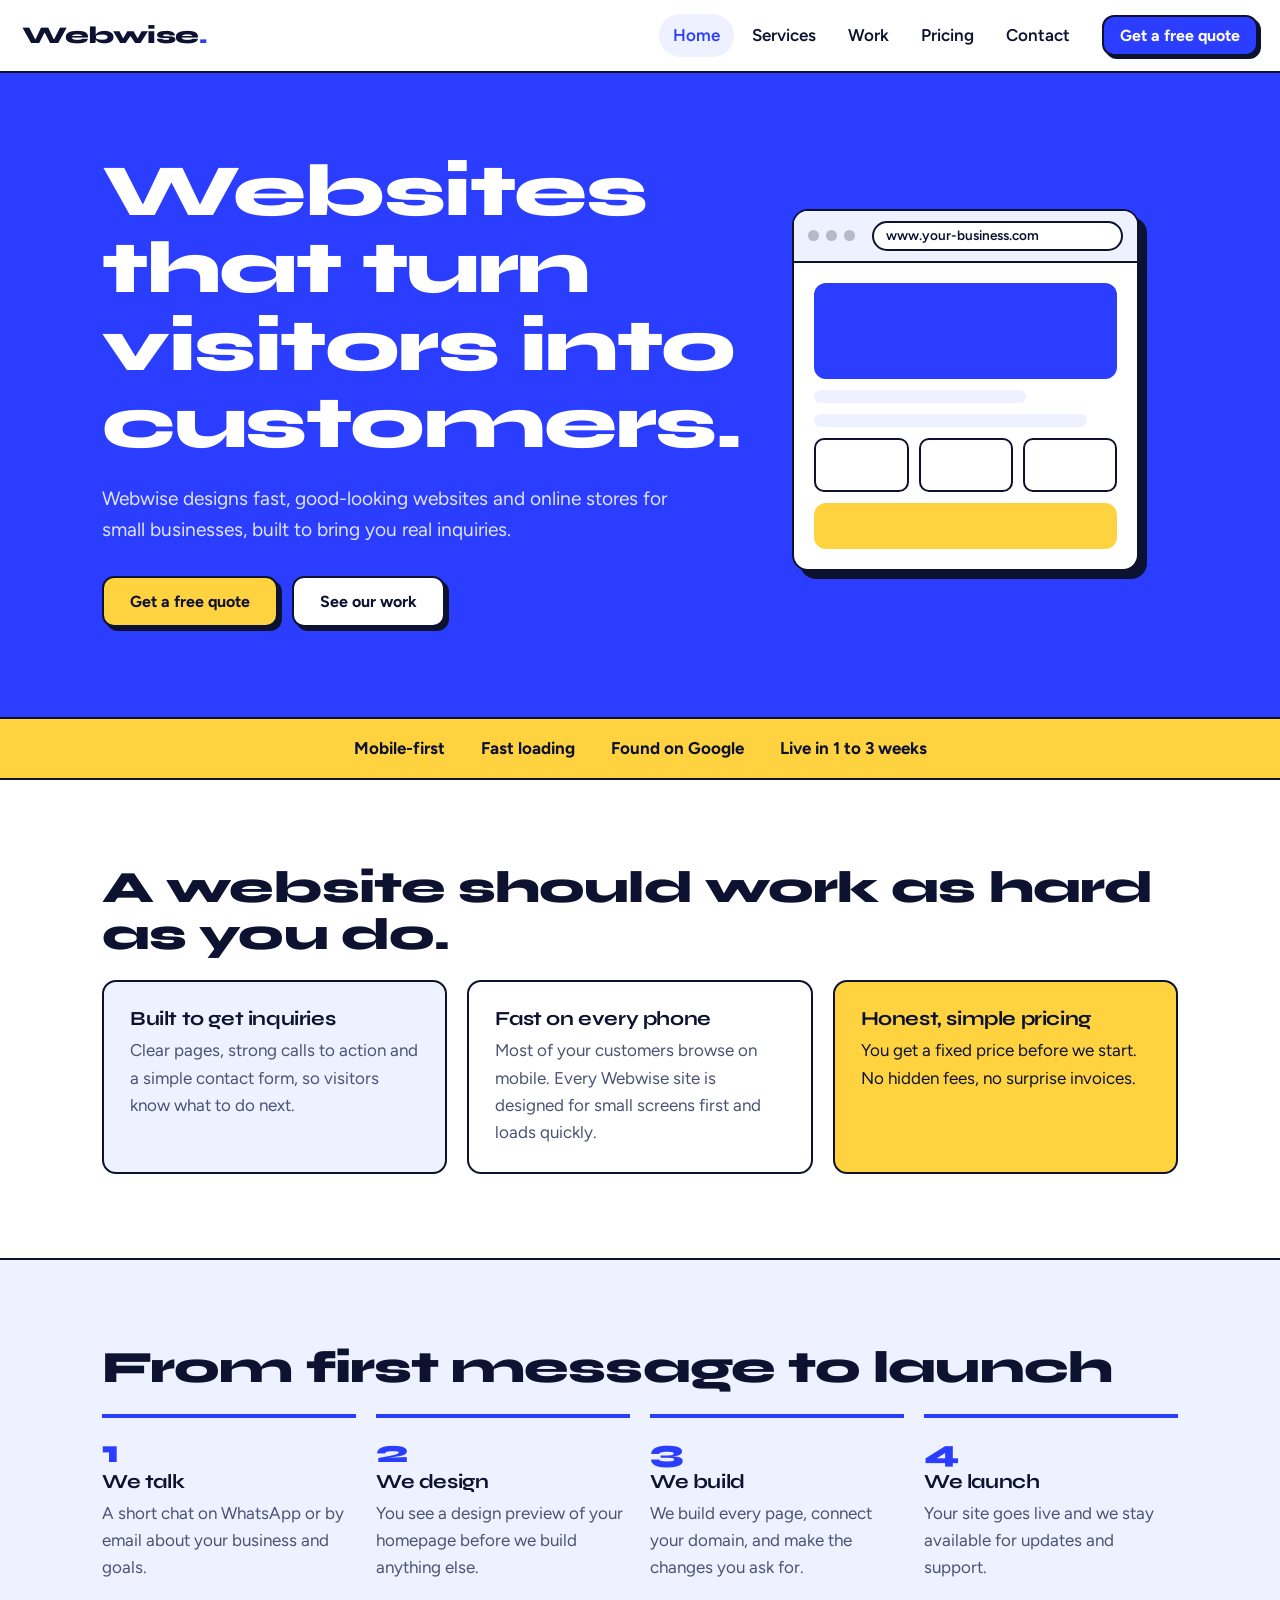
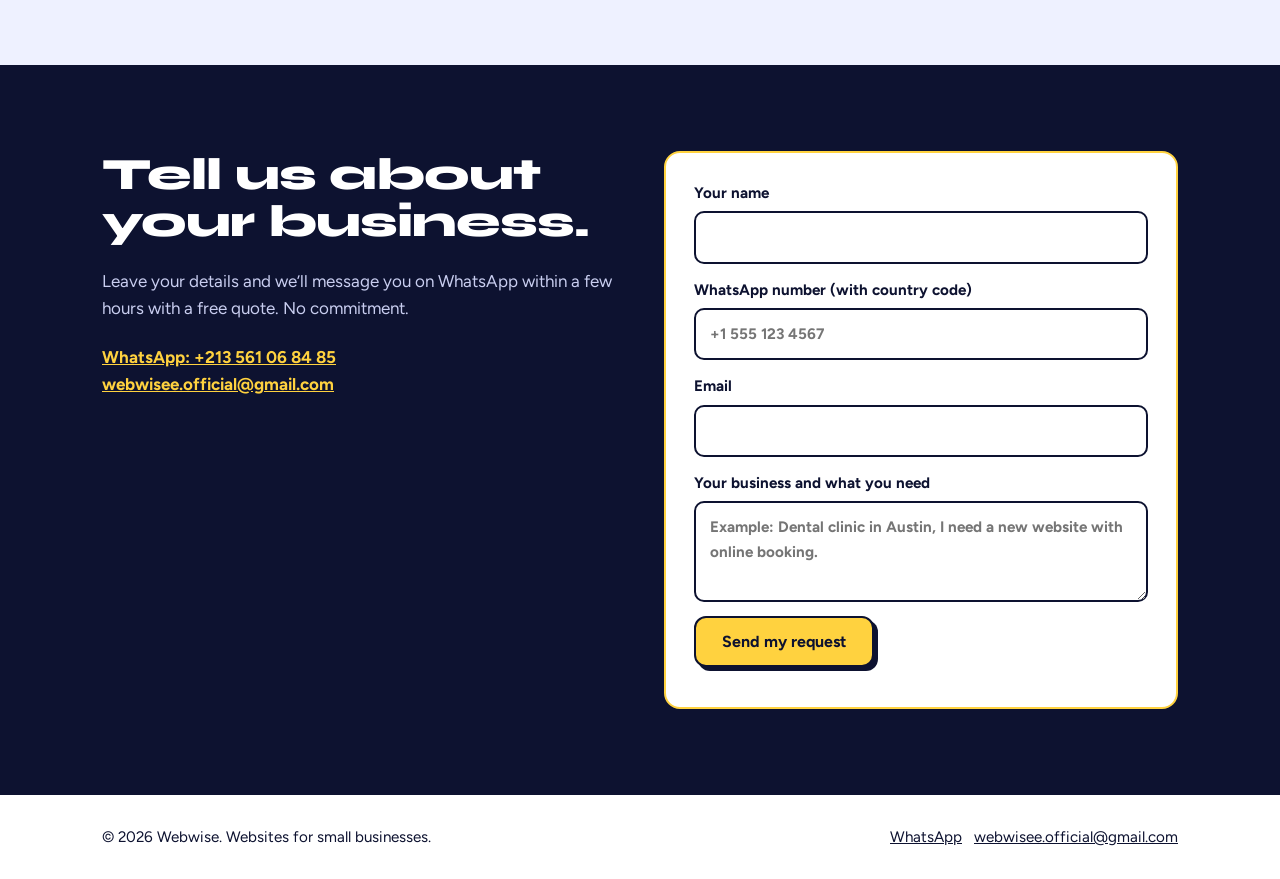
==== index.html @ 789daf7f "Add files via upload" ====
<!doctype html><html lang="en"><head><meta charset="utf-8"><meta name="viewport" content="width=device-width,initial-scale=1"><title>Webwise | Websites that bring in customers</title><meta name="description" content="Webwise builds fast, modern websites and online stores for small businesses."><link rel="icon" href="data:image/svg+xml,%3Csvg xmlns=%27http://www.w3.org/2000/svg%27 viewBox=%270 0 100 100%27%3E%3Crect width=%27100%27 height=%27100%27 rx=%2722%27 fill=%27%232b3dff%27/%3E%3Ctext x=%2750%27 y=%2772%27 font-size=%2770%27 font-family=%27Arial%27 font-weight=%27800%27 fill=%27white%27 text-anchor=%27middle%27%3EW%3C/text%3E%3C/svg%3E"><link rel="preconnect" href="https://fonts.googleapis.com"><link rel="preconnect" href="https://fonts.gstatic.com" crossorigin><link href="https://fonts.googleapis.com/css2?family=Figtree:wght@400;600;700&family=Syne:wght@700;800&display=swap" rel="stylesheet"><link rel="stylesheet" href="style.css"></head><body><div id="hdr"></div><main><div class="hero"><div class="wrap"><div><h1>Websites that turn visitors into customers.</h1><p>Webwise designs fast, good-looking websites and online stores for small businesses, built to bring you real inquiries.</p><div class="row"><a class="btn sun" href="#lead">Get a free quote</a><a class="btn out" href="work">See our work</a></div></div>
<div class="bw" aria-hidden="true"><div class="bar"><b></b><b></b><b></b><span>www.your-business.com</span></div><div class="bd"><div class="hb"></div><i style="width:70%"></i><i style="width:90%"></i><div class="tw"><i></i><i></i><i></i></div><div class="hb s" style="height:46px"></div></div></div></div></div>
<div class="strip"><span>Mobile-first</span><span>Fast loading</span><span>Found on Google</span><span>Live in 1 to 3 weeks</span></div>
<section><div class="wrap"><h2>A website should work as hard as you do.</h2><div class="g3"><div class="c ice"><h3>Built to get inquiries</h3><p>Clear pages, strong calls to action and a simple contact form, so visitors know what to do next.</p></div><div class="c"><h3>Fast on every phone</h3><p>Most of your customers browse on mobile. Every Webwise site is designed for small screens first and loads quickly.</p></div><div class="c sun"><h3>Honest, simple pricing</h3><p>You get a fixed price before we start. No hidden fees, no surprise invoices.</p></div></div></div></section>
<section style="background:var(--ice);border-block:2px solid var(--ink)"><div class="wrap"><h2>From first message to launch</h2><ol class="st"><li><h3>We talk</h3><p>A short chat on WhatsApp or by email about your business and goals.</p></li><li><h3>We design</h3><p>You see a design preview of your homepage before we build anything else.</p></li><li><h3>We build</h3><p>We build every page, connect your domain, and make the changes you ask for.</p></li><li><h3>We launch</h3><p>Your site goes live and we stay available for updates and support.</p></li></ol></div></section>
</main><script src="main.js"></script></body></html>
---- style.css ----
:root{--blue:#2b3dff;--ink:#0d1230;--ice:#eef1ff;--sun:#ffd23f;--mut:#4b5273}
*{box-sizing:border-box;margin:0}html{scroll-behavior:smooth}
body{font:17px/1.6 Figtree,system-ui,sans-serif;color:var(--ink);background:#fff}
h1,h2,h3,.logo{font-family:Syne,Figtree,sans-serif;line-height:1.05;letter-spacing:-.02em}
h1{font-size:clamp(2.4rem,6.5vw,4.6rem);font-weight:800}
h2{font-size:clamp(1.8rem,4vw,2.8rem);font-weight:800;margin-bottom:.5em}
h3{font-size:1.25rem;font-weight:700;margin-bottom:.4em}
a{color:inherit}p{color:var(--mut)}
.wrap{max-width:1120px;margin:auto;padding:0 22px}section{padding:84px 0}
.nav{position:sticky;top:0;z-index:9;display:flex;align-items:center;gap:18px;padding:14px 22px;background:#fff;border-bottom:2px solid var(--ink)}
.logo{font-size:1.5rem;font-weight:800;text-decoration:none;margin-right:auto}.logo i{color:var(--blue);font-style:normal}
#nv{display:flex;gap:4px}#nv a{padding:8px 14px;border-radius:99px;text-decoration:none;font-weight:600}
#nv a:hover,#nv a.on{background:var(--ice);color:var(--blue)}#mb{display:none;font-size:1.5rem;background:none;border:0;cursor:pointer}
.btn{display:inline-block;background:var(--blue);color:#fff;border:2px solid var(--ink);padding:14px 26px;border-radius:12px;font:700 1rem Figtree,sans-serif;text-decoration:none;cursor:pointer;box-shadow:4px 4px 0 var(--ink);transition:transform .12s,box-shadow .12s}
.btn:hover{transform:translate(2px,2px);box-shadow:2px 2px 0 var(--ink)}.btn.sm{padding:9px 16px;box-shadow:3px 3px 0 var(--ink)}
.btn.sun{background:var(--sun);color:var(--ink)}.btn.out{background:#fff;color:var(--ink)}
:focus-visible{outline:3px solid var(--sun);outline-offset:3px}
.hero{background:var(--blue);color:#fff;padding:80px 0 90px}.hero p{font-size:1.2rem;max-width:30em;margin:22px 0 30px;color:#dfe4ff}
.hero .wrap{display:grid;grid-template-columns:1.1fr .9fr;gap:52px;align-items:center}.row{display:flex;gap:14px;flex-wrap:wrap}
.bw{background:#fff;color:var(--ink);border:2px solid var(--ink);border-radius:16px;box-shadow:8px 8px 0 var(--ink);overflow:hidden}
.bar{display:flex;gap:7px;align-items:center;padding:10px 14px;border-bottom:2px solid var(--ink);background:var(--ice)}
.bar b{width:11px;height:11px;border-radius:50%;background:var(--ink);opacity:.25}
.bar span{margin-left:10px;flex:1;background:#fff;border:2px solid var(--ink);border-radius:99px;padding:2px 12px;font-size:.85rem;font-weight:600;white-space:nowrap;overflow:hidden;animation:ty 2.4s steps(24) .4s both}
@keyframes ty{from{max-width:0;padding-inline:0}to{max-width:100%}}
.bd{padding:20px;display:grid;gap:11px}.bd i{display:block;height:13px;border-radius:7px;background:var(--ice)}
.bd .hb{height:96px;border-radius:12px;background:var(--blue)}.bd .hb.s{background:var(--sun)}.bd .hb.k{background:var(--ink)}
.bd .tw{display:grid;grid-template-columns:1fr 1fr 1fr;gap:10px}.bd .tw i{height:54px;border-radius:10px;border:2px solid var(--ink);background:#fff}
.strip{background:var(--sun);border-block:2px solid var(--ink);padding:16px 0;font-weight:700;text-align:center}
.strip span{margin:0 18px;white-space:nowrap}
.g3,.g2,.g4{display:grid;gap:20px}.g3{grid-template-columns:repeat(3,1fr)}.g2{grid-template-columns:1fr 1fr}.g4{grid-template-columns:repeat(4,1fr)}
.c{border:2px solid var(--ink);border-radius:14px;padding:26px;background:#fff}.c.ice{background:var(--ice)}.c.sun{background:var(--sun)}.c.sun p{color:var(--ink)}
.c ul,.lst{list-style:none;padding:0;margin-top:12px}.c li,.lst li{padding:5px 0 5px 26px;position:relative}.c li:before,.lst li:before{content:"✓";position:absolute;left:0;font-weight:800;color:var(--blue)}
.price{font:800 2.6rem Syne,sans-serif;margin:6px 0}.price small{font:600 1rem Figtree;color:var(--mut)}
ol.st{list-style:none;padding:0;counter-reset:s;display:grid;grid-template-columns:repeat(4,1fr);gap:20px}
ol.st li{counter-increment:s;border-top:4px solid var(--blue);padding-top:14px}ol.st li:before{content:counter(s);font:800 2rem Syne;color:var(--blue);display:block}
.pg{padding:70px 0 40px;background:var(--ice);border-bottom:2px solid var(--ink)}.pg p{font-size:1.15rem;max-width:36em}
.thumb{display:block}.cap{padding:16px 20px;border-top:2px solid var(--ink)}.cap p{font-size:.95rem}
details{border-bottom:2px solid var(--ink);padding:16px 0}summary{font-weight:700;cursor:pointer}details p{margin-top:8px}
.lead{background:var(--ink);color:#fff}.lead p{color:#c9cef0}.lead .wrap{display:grid;grid-template-columns:1fr 1fr;gap:48px;align-items:start}
.ct a{color:var(--sun);font-weight:700}form{background:#fff;color:var(--ink);border-radius:16px;padding:28px;border:2px solid var(--sun)}
label{display:block;font-weight:700;margin:0 0 14px;font-size:.95rem}
input,textarea{display:block;width:100%;margin-top:6px;padding:12px 14px;border:2px solid var(--ink);border-radius:10px;font:inherit}
input:focus,textarea:focus{outline:3px solid var(--blue);outline-offset:0}.hp{position:absolute;left:-9999px}
.msg{margin-top:12px;font-weight:600;color:#c4260f}.ok h3{font-size:1.6rem}
footer{padding:30px 0;border-top:2px solid var(--ink);font-size:.95rem}footer .wrap{display:flex;flex-wrap:wrap;gap:14px 28px;justify-content:space-between}
@media(max-width:820px){.hero .wrap,.g3,.g2,.g4,.lead .wrap,ol.st{grid-template-columns:1fr}section{padding:60px 0}
#mb{display:block}.nav .btn{display:none}#nv{display:none;position:absolute;top:100%;left:0;right:0;background:#fff;border-bottom:2px solid var(--ink);flex-direction:column;padding:10px 22px}#nv.open{display:flex}}
@media(prefers-reduced-motion:reduce){.bar span{animation:none}html{scroll-behavior:auto}}
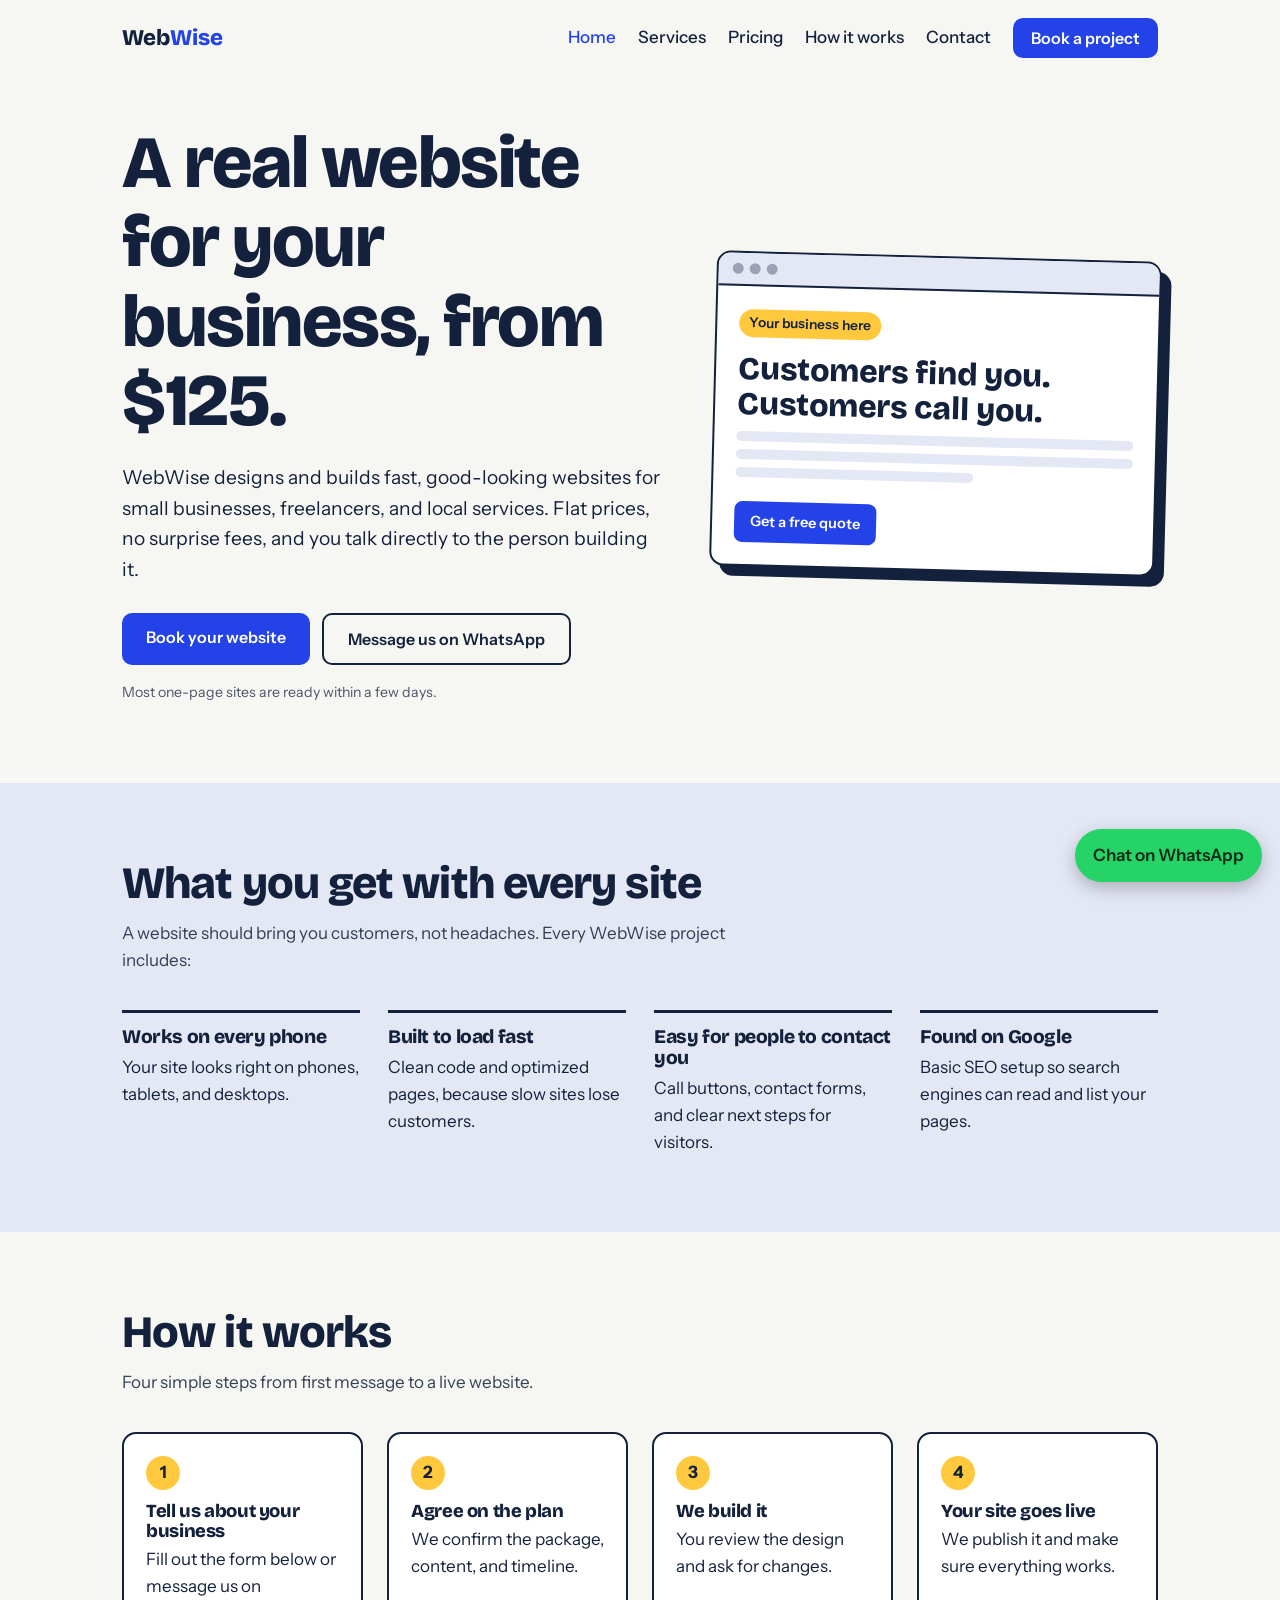
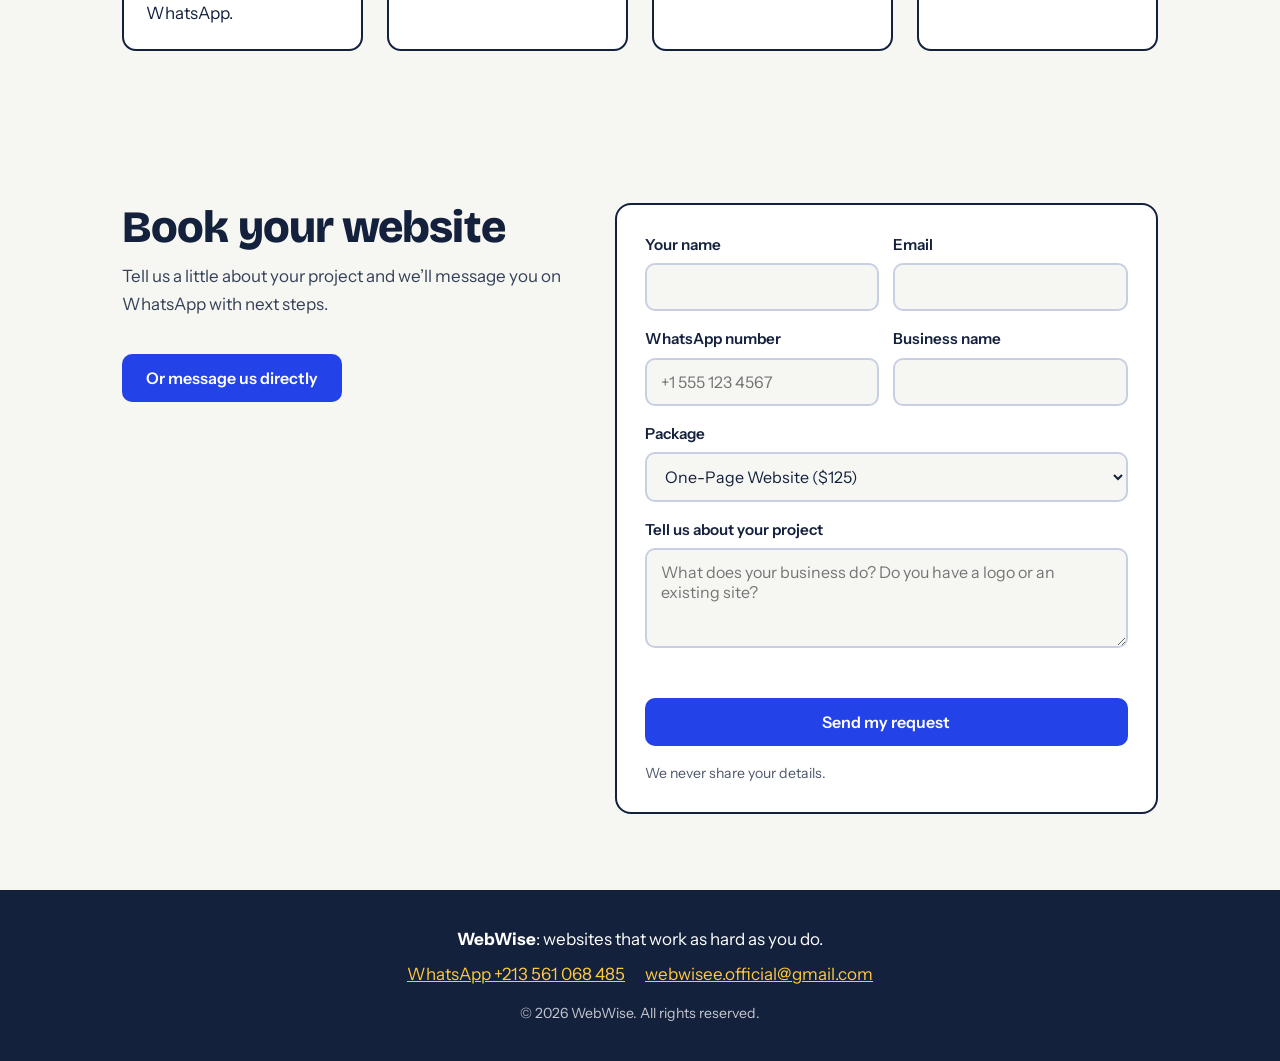
==== commit 2fa49527: "Add files via upload" ====
--- a/index.html
+++ b/index.html
@@ -1,6 +1,31 @@
-<!doctype html><html lang="en"><head><meta charset="utf-8"><meta name="viewport" content="width=device-width,initial-scale=1"><title>Webwise | Websites that bring in customers</title><meta name="description" content="Webwise builds fast, modern websites and online stores for small businesses."><link rel="icon" href="data:image/svg+xml,%3Csvg xmlns=%27http://www.w3.org/2000/svg%27 viewBox=%270 0 100 100%27%3E%3Crect width=%27100%27 height=%27100%27 rx=%2722%27 fill=%27%232b3dff%27/%3E%3Ctext x=%2750%27 y=%2772%27 font-size=%2770%27 font-family=%27Arial%27 font-weight=%27800%27 fill=%27white%27 text-anchor=%27middle%27%3EW%3C/text%3E%3C/svg%3E"><link rel="preconnect" href="https://fonts.googleapis.com"><link rel="preconnect" href="https://fonts.gstatic.com" crossorigin><link href="https://fonts.googleapis.com/css2?family=Figtree:wght@400;600;700&family=Syne:wght@700;800&display=swap" rel="stylesheet"><link rel="stylesheet" href="style.css"></head><body><div id="hdr"></div><main><div class="hero"><div class="wrap"><div><h1>Websites that turn visitors into customers.</h1><p>Webwise designs fast, good-looking websites and online stores for small businesses, built to bring you real inquiries.</p><div class="row"><a class="btn sun" href="#lead">Get a free quote</a><a class="btn out" href="work">See our work</a></div></div>
-<div class="bw" aria-hidden="true"><div class="bar"><b></b><b></b><b></b><span>www.your-business.com</span></div><div class="bd"><div class="hb"></div><i style="width:70%"></i><i style="width:90%"></i><div class="tw"><i></i><i></i><i></i></div><div class="hb s" style="height:46px"></div></div></div></div></div>
-<div class="strip"><span>Mobile-first</span><span>Fast loading</span><span>Found on Google</span><span>Live in 1 to 3 weeks</span></div>
-<section><div class="wrap"><h2>A website should work as hard as you do.</h2><div class="g3"><div class="c ice"><h3>Built to get inquiries</h3><p>Clear pages, strong calls to action and a simple contact form, so visitors know what to do next.</p></div><div class="c"><h3>Fast on every phone</h3><p>Most of your customers browse on mobile. Every Webwise site is designed for small screens first and loads quickly.</p></div><div class="c sun"><h3>Honest, simple pricing</h3><p>You get a fixed price before we start. No hidden fees, no surprise invoices.</p></div></div></div></section>
-<section style="background:var(--ice);border-block:2px solid var(--ink)"><div class="wrap"><h2>From first message to launch</h2><ol class="st"><li><h3>We talk</h3><p>A short chat on WhatsApp or by email about your business and goals.</p></li><li><h3>We design</h3><p>You see a design preview of your homepage before we build anything else.</p></li><li><h3>We build</h3><p>We build every page, connect your domain, and make the changes you ask for.</p></li><li><h3>We launch</h3><p>Your site goes live and we stay available for updates and support.</p></li></ol></div></section>
-</main><script src="main.js"></script></body></html>+<!DOCTYPE html>
+<html lang="en"><head><meta charset="utf-8"><meta name="viewport" content="width=device-width, initial-scale=1"><title>WebWise | Affordable Websites for Small Businesses, From $125</title><meta name="description" content="WebWise builds fast, professional websites for small businesses. One-page sites from $125, five-page sites from $325."><link rel="icon" href="data:image/svg+xml,<svg xmlns=%22http://www.w3.org/2000/svg%22 viewBox=%220 0 100 100%22>
+<!-- Meta Pixel Code -->
+<script>
+!function(f,b,e,v,n,t,s)
+{if(f.fbq)return;n=f.fbq=function(){n.callMethod?
+n.callMethod.apply(n,arguments):n.queue.push(arguments)};
+if(!f._fbq)f._fbq=n;n.push=n;n.loaded=!0;n.version='2.0';
+n.queue=[];t=b.createElement(e);t.async=!0;
+t.src=v;s=b.getElementsByTagName(e)[0];
+s.parentNode.insertBefore(t,s)}(window, document,'script',
+'https://connect.facebook.net/en_US/fbevents.js');
+fbq('init', '1094142800125978');
+fbq('track', 'PageView');
+</script>
+<noscript><img height="1" width="1" style="display:none"
+src="https://www.facebook.com/tr?id=1094142800125978&ev=PageView&noscript=1"
+/></noscript>
+<!-- End Meta Pixel Code -->
+<link rel="preconnect" href="https://fonts.googleapis.com">
+<link rel="preconnect" href="https://fonts.gstatic.com" crossorigin>
+<link href="https://fonts.googleapis.com/css2?family=Bricolage+Grotesque:opsz,wght@12..96,500;12..96,800&family=Instrument+Sans:wght@400;500;600&display=swap" rel="stylesheet">
+<link rel="stylesheet" href="style.css">
+<!-- Vercel Web Analytics -->
+<script>window.va = window.va || function () { (window.vaq = window.vaq || []).push(arguments); };</script>
+<script defer src="/_vercel/insights/script.js"></script>
+</head><body><div id="hdr"></div><main>
+<section class="hero"><div class="wrap"><div><h1>A real website for your business, from $125.</h1><p class="lead">WebWise designs and builds fast, good-looking websites for small businesses, freelancers, and local services. Flat prices, no surprise fees, and you talk directly to the person building it.</p><div class="row"><a class="btn" href="#book">Book your website</a><a class="btn ghost wa" href="#" target="_blank" rel="noopener">Message us on WhatsApp</a></div><small>Most one-page sites are ready within a few days.</small></div>
+<div class="browser" aria-hidden="true"><div class="bar"><i></i><i></i><i></i></div><div class="body"><span class="tag">Your business here</span><div class="big">Customers find you. Customers call you.</div><div class="bl"></div><div class="bl"></div><div class="bl s"></div><span class="cta">Get a free quote</span></div></div></div></section>
+<section class="alt"><div class="wrap"><h2>What you get with every site</h2><p class="sub">A website should bring you customers, not headaches. Every WebWise project includes:</p><div class="why"><div><h3>Works on every phone</h3><p>Your site looks right on phones, tablets, and desktops.</p></div><div><h3>Built to load fast</h3><p>Clean code and optimized pages, because slow sites lose customers.</p></div><div><h3>Easy for people to contact you</h3><p>Call buttons, contact forms, and clear next steps for visitors.</p></div><div><h3>Found on Google</h3><p>Basic SEO setup so search engines can read and list your pages.</p></div></div></div></section>
+<section><div class="wrap"><h2>How it works</h2><p class="sub">Four simple steps from first message to a live website.</p><div class="steps"><div><h3>Tell us about your business</h3><p>Fill out the form below or message us on WhatsApp.</p></div><div><h3>Agree on the plan</h3><p>We confirm the package, content, and timeline.</p></div><div><h3>We build it</h3><p>You review the design and ask for changes.</p></div><div><h3>Your site goes live</h3><p>We publish it and make sure everything works.</p></div></div></div></section></main><script src="main.js"></script></body></html>
--- a/style.css
+++ b/style.css
@@ -1,48 +1,95 @@
-:root{--blue:#2b3dff;--ink:#0d1230;--ice:#eef1ff;--sun:#ffd23f;--mut:#4b5273}
-*{box-sizing:border-box;margin:0}html{scroll-behavior:smooth}
-body{font:17px/1.6 Figtree,system-ui,sans-serif;color:var(--ink);background:#fff}
-h1,h2,h3,.logo{font-family:Syne,Figtree,sans-serif;line-height:1.05;letter-spacing:-.02em}
-h1{font-size:clamp(2.4rem,6.5vw,4.6rem);font-weight:800}
-h2{font-size:clamp(1.8rem,4vw,2.8rem);font-weight:800;margin-bottom:.5em}
-h3{font-size:1.25rem;font-weight:700;margin-bottom:.4em}
-a{color:inherit}p{color:var(--mut)}
-.wrap{max-width:1120px;margin:auto;padding:0 22px}section{padding:84px 0}
-.nav{position:sticky;top:0;z-index:9;display:flex;align-items:center;gap:18px;padding:14px 22px;background:#fff;border-bottom:2px solid var(--ink)}
-.logo{font-size:1.5rem;font-weight:800;text-decoration:none;margin-right:auto}.logo i{color:var(--blue);font-style:normal}
-#nv{display:flex;gap:4px}#nv a{padding:8px 14px;border-radius:99px;text-decoration:none;font-weight:600}
-#nv a:hover,#nv a.on{background:var(--ice);color:var(--blue)}#mb{display:none;font-size:1.5rem;background:none;border:0;cursor:pointer}
-.btn{display:inline-block;background:var(--blue);color:#fff;border:2px solid var(--ink);padding:14px 26px;border-radius:12px;font:700 1rem Figtree,sans-serif;text-decoration:none;cursor:pointer;box-shadow:4px 4px 0 var(--ink);transition:transform .12s,box-shadow .12s}
-.btn:hover{transform:translate(2px,2px);box-shadow:2px 2px 0 var(--ink)}.btn.sm{padding:9px 16px;box-shadow:3px 3px 0 var(--ink)}
-.btn.sun{background:var(--sun);color:var(--ink)}.btn.out{background:#fff;color:var(--ink)}
-:focus-visible{outline:3px solid var(--sun);outline-offset:3px}
-.hero{background:var(--blue);color:#fff;padding:80px 0 90px}.hero p{font-size:1.2rem;max-width:30em;margin:22px 0 30px;color:#dfe4ff}
-.hero .wrap{display:grid;grid-template-columns:1.1fr .9fr;gap:52px;align-items:center}.row{display:flex;gap:14px;flex-wrap:wrap}
-.bw{background:#fff;color:var(--ink);border:2px solid var(--ink);border-radius:16px;box-shadow:8px 8px 0 var(--ink);overflow:hidden}
-.bar{display:flex;gap:7px;align-items:center;padding:10px 14px;border-bottom:2px solid var(--ink);background:var(--ice)}
-.bar b{width:11px;height:11px;border-radius:50%;background:var(--ink);opacity:.25}
-.bar span{margin-left:10px;flex:1;background:#fff;border:2px solid var(--ink);border-radius:99px;padding:2px 12px;font-size:.85rem;font-weight:600;white-space:nowrap;overflow:hidden;animation:ty 2.4s steps(24) .4s both}
-@keyframes ty{from{max-width:0;padding-inline:0}to{max-width:100%}}
-.bd{padding:20px;display:grid;gap:11px}.bd i{display:block;height:13px;border-radius:7px;background:var(--ice)}
-.bd .hb{height:96px;border-radius:12px;background:var(--blue)}.bd .hb.s{background:var(--sun)}.bd .hb.k{background:var(--ink)}
-.bd .tw{display:grid;grid-template-columns:1fr 1fr 1fr;gap:10px}.bd .tw i{height:54px;border-radius:10px;border:2px solid var(--ink);background:#fff}
-.strip{background:var(--sun);border-block:2px solid var(--ink);padding:16px 0;font-weight:700;text-align:center}
-.strip span{margin:0 18px;white-space:nowrap}
-.g3,.g2,.g4{display:grid;gap:20px}.g3{grid-template-columns:repeat(3,1fr)}.g2{grid-template-columns:1fr 1fr}.g4{grid-template-columns:repeat(4,1fr)}
-.c{border:2px solid var(--ink);border-radius:14px;padding:26px;background:#fff}.c.ice{background:var(--ice)}.c.sun{background:var(--sun)}.c.sun p{color:var(--ink)}
-.c ul,.lst{list-style:none;padding:0;margin-top:12px}.c li,.lst li{padding:5px 0 5px 26px;position:relative}.c li:before,.lst li:before{content:"✓";position:absolute;left:0;font-weight:800;color:var(--blue)}
-.price{font:800 2.6rem Syne,sans-serif;margin:6px 0}.price small{font:600 1rem Figtree;color:var(--mut)}
-ol.st{list-style:none;padding:0;counter-reset:s;display:grid;grid-template-columns:repeat(4,1fr);gap:20px}
-ol.st li{counter-increment:s;border-top:4px solid var(--blue);padding-top:14px}ol.st li:before{content:counter(s);font:800 2rem Syne;color:var(--blue);display:block}
-.pg{padding:70px 0 40px;background:var(--ice);border-bottom:2px solid var(--ink)}.pg p{font-size:1.15rem;max-width:36em}
-.thumb{display:block}.cap{padding:16px 20px;border-top:2px solid var(--ink)}.cap p{font-size:.95rem}
-details{border-bottom:2px solid var(--ink);padding:16px 0}summary{font-weight:700;cursor:pointer}details p{margin-top:8px}
-.lead{background:var(--ink);color:#fff}.lead p{color:#c9cef0}.lead .wrap{display:grid;grid-template-columns:1fr 1fr;gap:48px;align-items:start}
-.ct a{color:var(--sun);font-weight:700}form{background:#fff;color:var(--ink);border-radius:16px;padding:28px;border:2px solid var(--sun)}
-label{display:block;font-weight:700;margin:0 0 14px;font-size:.95rem}
-input,textarea{display:block;width:100%;margin-top:6px;padding:12px 14px;border:2px solid var(--ink);border-radius:10px;font:inherit}
-input:focus,textarea:focus{outline:3px solid var(--blue);outline-offset:0}.hp{position:absolute;left:-9999px}
-.msg{margin-top:12px;font-weight:600;color:#c4260f}.ok h3{font-size:1.6rem}
-footer{padding:30px 0;border-top:2px solid var(--ink);font-size:.95rem}footer .wrap{display:flex;flex-wrap:wrap;gap:14px 28px;justify-content:space-between}
-@media(max-width:820px){.hero .wrap,.g3,.g2,.g4,.lead .wrap,ol.st{grid-template-columns:1fr}section{padding:60px 0}
-#mb{display:block}.nav .btn{display:none}#nv{display:none;position:absolute;top:100%;left:0;right:0;background:#fff;border-bottom:2px solid var(--ink);flex-direction:column;padding:10px 22px}#nv.open{display:flex}}
-@media(prefers-reduced-motion:reduce){.bar span{animation:none}html{scroll-behavior:auto}}
+:root{
+  --paper:#F6F7F2; --ink:#14213D; --blue:#2342E8; --sun:#FFC83D; --mist:#E4E8F5; --line:#C9CFE3;
+  --head:'Bricolage Grotesque',Georgia,sans-serif; --body:'Instrument Sans',system-ui,sans-serif;
+}
+*{box-sizing:border-box;margin:0}
+html{scroll-behavior:smooth}
+body{font-family:var(--body);background:var(--paper);color:var(--ink);line-height:1.6;font-size:17px}
+a{color:inherit}
+:focus-visible{outline:3px solid var(--blue);outline-offset:3px}
+.wrap{max-width:1080px;margin:0 auto;padding:0 22px}
+h1,h2,h3{font-family:var(--head);line-height:1.08;letter-spacing:-.02em}
+h1{font-size:clamp(2.5rem,7vw,4.6rem);font-weight:800}
+h2{font-size:clamp(1.9rem,4.5vw,2.8rem);font-weight:800;margin-bottom:12px}
+h3{font-size:1.45rem;font-weight:800}
+.btn{display:inline-block;background:var(--blue);color:#fff;font-weight:600;text-decoration:none;padding:14px 24px;border-radius:10px;border:0;font:600 1rem var(--body);cursor:pointer;transition:transform .15s}
+.btn:hover{transform:translateY(-2px)}
+.btn.sun{background:var(--sun);color:var(--ink)}
+.btn.ghost{background:transparent;color:var(--ink);border:2px solid var(--ink)}
+header{padding:18px 0}
+header .wrap{display:flex;justify-content:space-between;align-items:center;gap:12px}
+.logo{font-family:var(--head);font-weight:800;font-size:1.4rem;text-decoration:none}
+.logo span{color:var(--blue)}
+nav{display:flex;gap:22px;align-items:center}
+nav a{text-decoration:none;font-weight:500}
+nav .btn{padding:10px 18px;color:#fff}
+nav a.on{color:var(--blue)}nav .btn.on{color:#fff}
+#mb{display:none;background:none;border:2px solid var(--ink);border-radius:8px;padding:2px 10px;font-size:1.3rem;cursor:pointer;color:var(--ink)}
+@media(max-width:760px){header{position:relative}#mb{display:block}nav{display:none;position:absolute;top:100%;left:0;right:0;z-index:8;background:var(--paper);flex-direction:column;align-items:flex-start;padding:14px 22px 20px;border-bottom:2px solid var(--ink)}nav.open{display:flex}}
+
+.hero{padding:48px 0 80px}
+.hero .wrap{display:grid;grid-template-columns:1.1fr .9fr;gap:48px;align-items:center}
+@media(max-width:860px){.hero .wrap{grid-template-columns:1fr}}
+.hero p.lead{font-size:1.2rem;margin:20px 0 28px;max-width:34em}
+.hero .row{display:flex;gap:12px;flex-wrap:wrap}
+.hero small{display:block;margin-top:16px;opacity:.75}
+.browser{background:#fff;border:2px solid var(--ink);border-radius:14px;box-shadow:10px 10px 0 var(--ink);overflow:hidden;transform:rotate(1.5deg)}
+.browser .bar{display:flex;gap:6px;padding:10px 14px;border-bottom:2px solid var(--ink);background:var(--mist)}
+.browser .bar i{width:11px;height:11px;border-radius:50%;background:var(--ink);opacity:.35}
+.browser .body{padding:22px}
+.browser .tag{display:inline-block;background:var(--sun);font-weight:600;font-size:.85rem;padding:3px 10px;border-radius:99px}
+.browser .big{font-family:var(--head);font-weight:800;font-size:2rem;line-height:1.1;margin:14px 0 10px}
+.browser .bl{height:10px;background:var(--mist);border-radius:6px;margin:8px 0}
+.browser .bl.s{width:60%}
+.browser .cta{margin-top:16px;display:inline-block;background:var(--blue);color:#fff;padding:9px 16px;border-radius:8px;font-weight:600;font-size:.9rem}
+
+section{padding:76px 0}
+.alt{background:var(--mist)}
+.sub{max-width:36em;margin-bottom:36px;opacity:.85}
+
+.why{display:grid;grid-template-columns:repeat(auto-fit,minmax(230px,1fr));gap:28px}
+.why div{border-top:3px solid var(--ink);padding-top:14px}
+.why h3{font-size:1.2rem;margin-bottom:6px}
+
+.plans{display:grid;grid-template-columns:repeat(auto-fit,minmax(290px,1fr));gap:26px;align-items:stretch}
+.plan{background:#fff;border:2px solid var(--ink);border-radius:16px;padding:30px;display:flex;flex-direction:column}
+.plan.best{background:var(--ink);color:#fff;position:relative}
+.plan.best .badge{position:absolute;top:-14px;right:22px;background:var(--sun);color:var(--ink);font-weight:600;font-size:.85rem;padding:4px 12px;border-radius:99px}
+.price{font-family:var(--head);font-weight:800;font-size:3.6rem;line-height:1;margin:14px 0 4px}
+.price sup{font-size:1.6rem;vertical-align:top;position:relative;top:.4em}
+.plan ul{list-style:none;padding:0;margin:20px 0 28px;flex:1}
+.plan li{padding:7px 0 7px 28px;position:relative;border-bottom:1px solid rgba(128,138,170,.3)}
+.plan li::before{content:"";position:absolute;left:2px;top:14px;width:12px;height:7px;border-left:3px solid var(--blue);border-bottom:3px solid var(--blue);transform:rotate(-45deg)}
+.plan.best li::before{border-color:var(--sun)}
+.note{margin-top:22px;font-size:.95rem;opacity:.8}
+
+.steps{display:grid;grid-template-columns:repeat(auto-fit,minmax(220px,1fr));gap:24px;counter-reset:s}
+.steps div{counter-increment:s;background:#fff;border:2px solid var(--ink);border-radius:14px;padding:22px}
+.steps div::before{content:counter(s);display:grid;place-items:center;width:34px;height:34px;border-radius:50%;background:var(--sun);font-weight:800;margin-bottom:12px}
+.steps h3{font-size:1.15rem;margin-bottom:4px}
+
+.book{display:grid;grid-template-columns:.9fr 1.1fr;gap:48px}
+@media(max-width:860px){.book{grid-template-columns:1fr}}
+form{background:#fff;border:2px solid var(--ink);border-radius:16px;padding:28px;display:grid;gap:16px}
+label{display:grid;gap:6px;font-weight:600;font-size:.95rem}
+input,select,textarea{font:400 1rem var(--body);padding:12px 14px;border:2px solid var(--line);border-radius:10px;background:var(--paper);color:var(--ink);width:100%}
+input:focus,select:focus,textarea:focus{border-color:var(--blue);outline:none}
+textarea{min-height:100px;resize:vertical}
+.two{display:grid;grid-template-columns:1fr 1fr;gap:14px}
+@media(max-width:520px){.two{grid-template-columns:1fr}}
+.fine{font-size:.88rem;opacity:.75}
+.err{color:#B3261E;font-size:.9rem;min-height:1.2em}
+
+details{border-bottom:2px solid var(--line);padding:16px 0}
+summary{font-weight:600;cursor:pointer;font-size:1.1rem}
+details p{margin-top:8px;max-width:40em}
+
+footer{background:var(--ink);color:#fff;padding:36px 0;text-align:center}
+footer a{color:var(--sun)}
+.float{position:fixed;right:18px;bottom:18px;z-index:9;background:#25D366;color:#0b2b17;font-weight:600;text-decoration:none;padding:13px 18px;border-radius:99px;box-shadow:0 6px 18px rgba(0,0,0,.25)}
+@media(prefers-reduced-motion:reduce){*{transition:none!important;scroll-behavior:auto!important}}
+.pg{padding:48px 0 12px}.pg p{font-size:1.2rem;max-width:36em;margin-top:14px}
+.ok{padding:10px 0}.ok h3{margin-bottom:8px}.cards{display:grid;grid-template-columns:repeat(auto-fit,minmax(260px,1fr));gap:24px}
+.card{background:#fff;border:2px solid var(--ink);border-radius:14px;padding:24px}.card.sunbg{background:var(--sun)}.card h3{font-size:1.25rem;margin-bottom:6px}
+.card ul{list-style:none;padding:0;margin-top:10px}.card li{padding:5px 0 5px 24px;position:relative}.card li::before{content:"";position:absolute;left:2px;top:12px;width:11px;height:6px;border-left:3px solid var(--blue);border-bottom:3px solid var(--blue);transform:rotate(-45deg)}
+footer .links{margin-top:8px}footer .links a{margin:0 10px}
